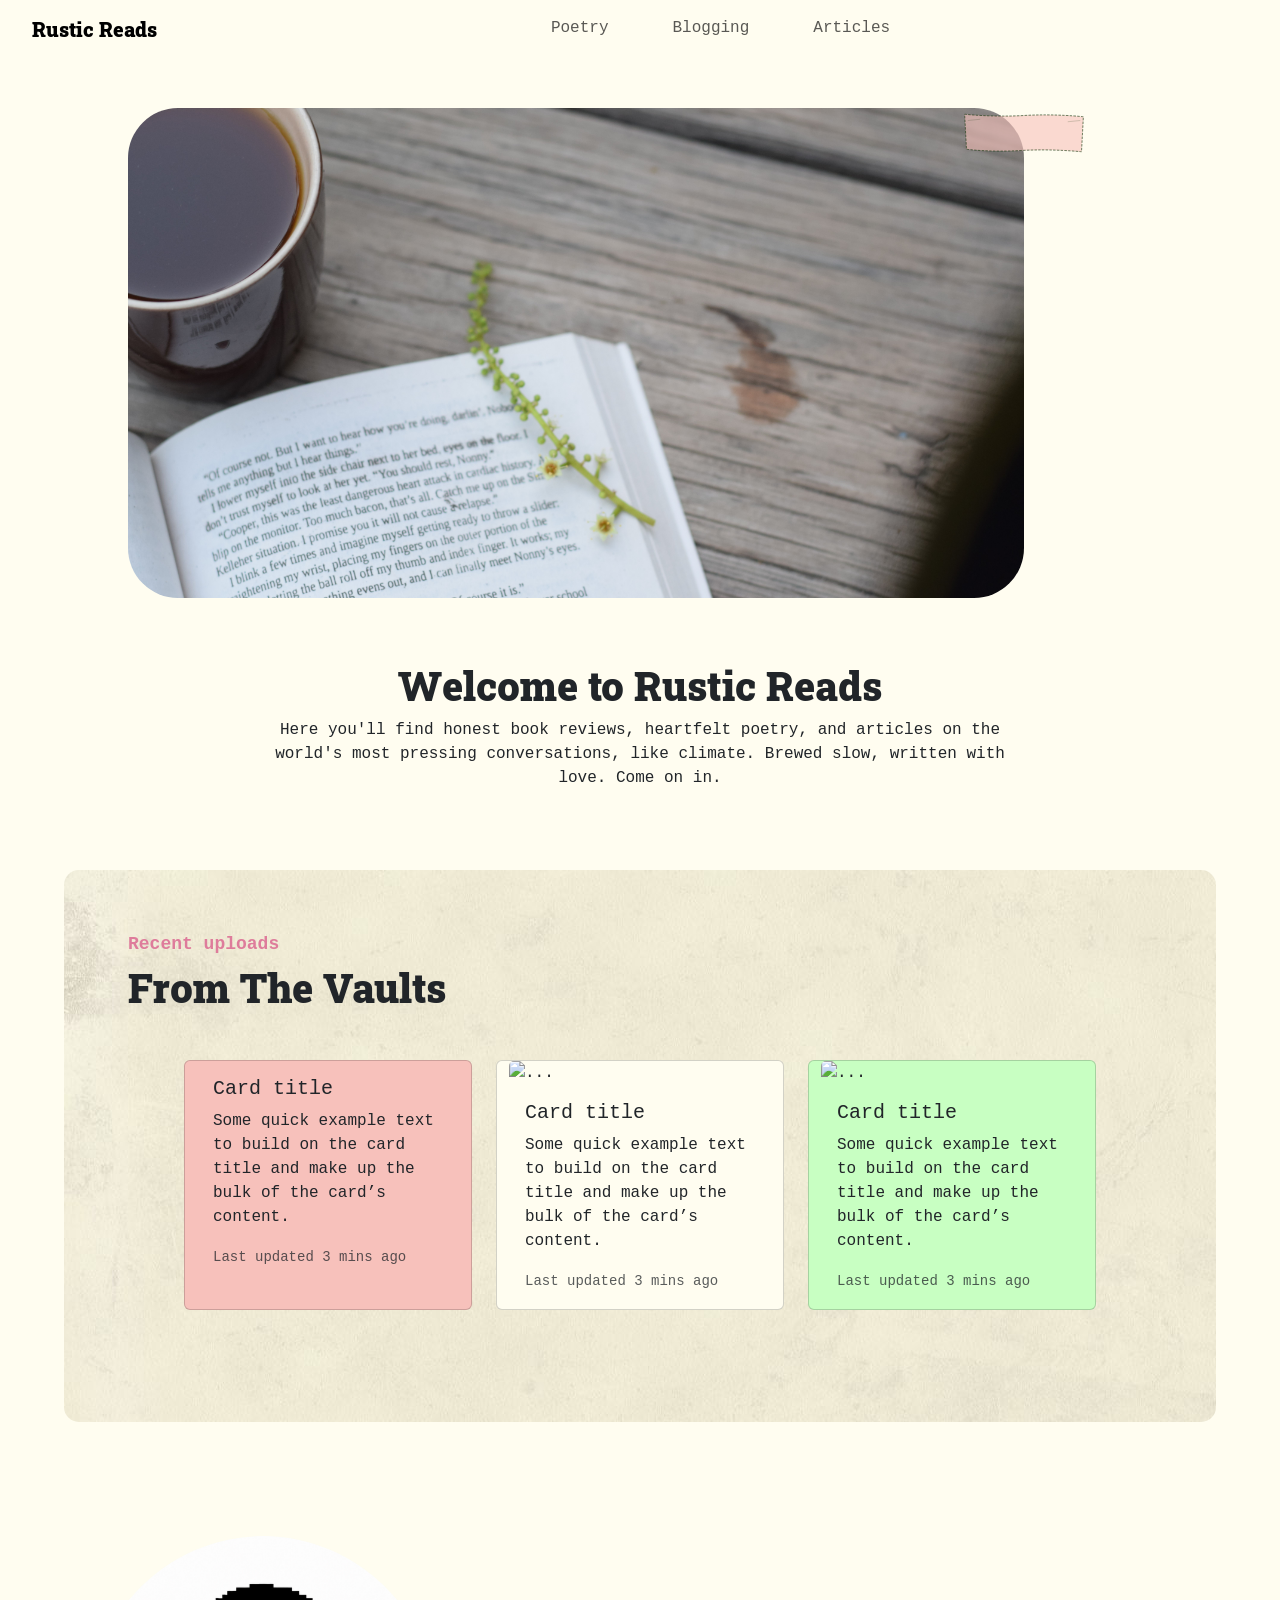
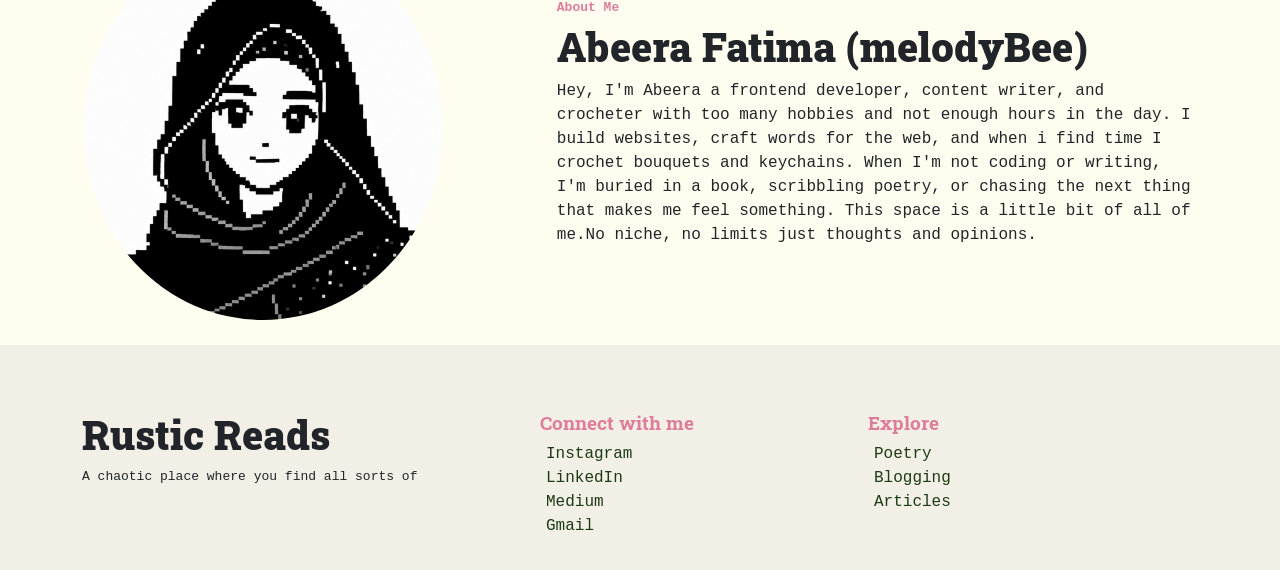
==== index.html @ 205f1448 "adding responsiveness to cards and img" ====
<!doctype html>
<html lang="en">
    <head>
        <meta charset="utf-8" />
        <meta name="viewport" content="width=device-width, initial-scale=1" />
        <title>Rustic Reads</title>
        <link href="https://unpkg.com/boxicons@2.1.4/css/boxicons.min.css" rel="stylesheet" />
        <link rel="preconnect" href="https://fonts.googleapis.com" />
        <link rel="preconnect" href="https://fonts.gstatic.com" crossorigin />
        <link
            href="https://fonts.googleapis.com/css2?family=Grey+Qo&family=Roboto+Slab:wght@200&display=swap"
            rel="stylesheet"
        />
        <link href="https://unpkg.com/aos@2.3.1/dist/aos.css" rel="stylesheet" />
        <link
            href="https://cdn.jsdelivr.net/npm/bootstrap@5.3.0-alpha2/dist/css/bootstrap.min.css"
            rel="stylesheet"
            integrity="sha384-aFq/bzH65dt+w6FI2ooMVUpc+21e0SRygnTpmBvdBgSdnuTN7QbdgL+OapgHtvPp"
            crossorigin="anonymous"
        />
        <link rel="stylesheet" href="style.css" />
        <link rel="shortcut icon" href="./assets/icon.png" type="image/x-icon" />
    </head>
    <body>
        <!-- navbar -->
        <nav class="navbar navbar-expand-lg navbar sticky-top" data-bs-theme="light">
            <div class="container-fluid navbar-name">
                <a class="navbar-brand" style="font-weight: 900" href="./index.html"
                    >Rustic Reads</a
                >
                <button
                    class="navbar-toggler"
                    type="button"
                    data-bs-toggle="collapse"
                    data-bs-target="#navbarNav"
                    aria-controls="navbarNav"
                    aria-expanded="false"
                    aria-label="Toggle navigation"
                >
                    <span class="navbar-toggler-icon"></span>
                </button>
                <div
                    class="collapse navbar-collapse justify-content-center nav-underline"
                    id="navbarNav"
                >
                    <ul class="navbar-nav">
                        <li class="nav-item">
                            <a class="nav-link" href="./Poetry.html">Poetry</a>
                        </li>
                        <li class="nav-item mx-5">
                            <a class="nav-link" href="./blog.html">Blogging</a>
                        </li>
                        <li class="nav-item">
                            <a class="nav-link" href="./articles.html">Articles</a>
                        </li>
                    </ul>
                </div>
            </div>
        </nav>

        <!-- Banner -->
        <div class="banner" data-aos="fade-up">
            <img
                class="justify-content-center"
                src="./assets/DSC_4574.JPG"
                alt="Welcome to RusticReads"
            />
            <svg
                width="250"
                height="50"
                viewBox="0 0 200 80"
                fill="none"
                xmlns="http://www.w3.org/2000/svg"
            >
                <path
                    d="M5 10C5 10 50 15 100 12C150 9 195 14 195 14L192 70C192 70 145 65 95 68C45 71 8 66 8 66L5 10Z"
                    fill="#F7C1BB"
                    fill-opacity="0.6"
                    stroke="#1C3A13"
                    stroke-width="1"
                    stroke-dasharray="4 2"
                />
                <path
                    d="M10 20L30 18M170 22L190 20"
                    stroke="#1C3A13"
                    stroke-width="1"
                    opacity="0.3"
                />
            </svg>
        </div>
        <div class="text-banner" data-aos="fade-up">
            <div class="text-banner-inside">
                <h1>Welcome to Rustic Reads</h1>
                <p>
                    Here you'll find honest book reviews, heartfelt poetry, and articles on the
                    world's most pressing conversations, like climate. Brewed slow, written with
                    love. Come on in.
                </p>
            </div>
        </div>
        <div class="card-section">
            <div class="card-box">
                <h3>Recent uploads</h3>
                <h1>From The Vaults</h1>
                <div class="card-container container">
                    <div class="cards my-5 row">
                        <div class="card poetryCard col-12 col-md-4" style="width: 18rem">
                            <div class="card-body">
                                <h5 class="card-title">Card title</h5>
                                <p class="card-text">
                                    Some quick example text to build on the card title and make up
                                    the bulk of the card’s content.
                                </p>
                                <p class="card-text">
                                    <small class="text-body-secondary"
                                        >Last updated 3 mins ago</small
                                    >
                                </p>
                            </div>
                        </div>
                        <div
                            class="card articleCard mx-4 mx-md-4 col-12 col-md-4"
                            style="width: 18rem"
                        >
                            <img src="..." class="card-img-top" alt="..." />
                            <div class="card-body">
                                <h5 class="card-title">Card title</h5>
                                <p class="card-text">
                                    Some quick example text to build on the card title and make up
                                    the bulk of the card’s content.
                                </p>
                                <p class="card-text">
                                    <small class="text-body-secondary"
                                        >Last updated 3 mins ago</small
                                    >
                                </p>
                            </div>
                        </div>
                        <div class="card blogCard col-12 col-md-4" style="width: 18rem">
                            <img src="..." class="card-img-top" alt="..." />
                            <div class="card-body">
                                <h5 class="card-title">Card title</h5>
                                <p class="card-text">
                                    Some quick example text to build on the card title and make up
                                    the bulk of the card’s content.
                                </p>
                                <p class="card-text">
                                    <small class="text-body-secondary"
                                        >Last updated 3 mins ago</small
                                    >
                                </p>
                            </div>
                        </div>
                    </div>
                </div>
            </div>
        </div>
        <div class="about-me-section container">
            <div class="abtsectou row">
                <div class="abtmeimg col-12 col-md-6" data-aos="fade-right">
                    <img src="./assets/aboutme.png" alt="" class="img-base" />
                </div>

                <div class="text-aboutme col-12 col-md-6" data-aos="fade-left">
                    <h3>About Me</h3>
                    <h1>Abeera Fatima (melodyBee)</h1>
                    <p>
                        Hey, I'm Abeera a frontend developer, content writer, and crocheter with too
                        many hobbies and not enough hours in the day. I build websites, craft words
                        for the web, and when i find time I crochet bouquets and keychains. When I'm
                        not coding or writing, I'm buried in a book, scribbling poetry, or chasing
                        the next thing that makes me feel something. This space is a little bit of
                        all of me.No niche, no limits just thoughts and opinions.
                    </p>
                </div>
            </div>
        </div>
        <!-- footer -->
        <footer>
            <div class="container py-3">
                <div class="row">
                    <div class="Info-abt-web col-12 col-md-4">
                        <h1>Rustic Reads</h1>
                        <p>A chaotic place where you find all sorts of</p>
                    </div>
                    <div class="socials col-6 col-md-4">
                        <h2>Connect with me</h2>
                        <ul>
                            <li>
                                <a href="">Instagram</a>
                            </li>
                            <li>
                                <a href="https://www.linkedin.com/in/abeera-fatima/">LinkedIn</a>
                            </li>
                            <li>
                                <a href="https://medium.com/@melodyBeee">Medium</a>
                            </li>
                            <li>
                                <a href="">Gmail</a>
                            </li>
                        </ul>
                    </div>
                    <div class="explore col-6 col-md-4">
                        <h2>Explore</h2>
                        <ul>
                            <li><a href="./Poetry.html">Poetry</a></li>
                            <li><a href="./blog.html">Blogging</a></li>
                            <li><a href="./articles.html">Articles</a></li>
                        </ul>
                    </div>
                </div>
            </div>
        </footer>
        <script src="https://unpkg.com/aos@2.3.1/dist/aos.js"></script>
        <script>
            AOS.init()
        </script>
        <script src="https://unpkg.com/boxicons@2.1.4/dist/boxicons.js"></script>
        <script
            src="https://cdn.jsdelivr.net/npm/bootstrap@5.3.0-alpha2/dist/js/bootstrap.bundle.min.js"
            integrity="sha384-qKXV1j0HvMUeCBQ+QVp7JcfGl760yU08IQ+GpUo5hlbpg51QRiuqHAJz8+BrxE/N"
            crossorigin="anonymous"
        ></script>
    </body>
</html>
---- style.css ----
:root {
    --headingFont: 'Roboto Slab', serif;
    --bodyFont: 'Courier New', Courier, monospace;
    --rose: #de7c9b;
    --lightpink: #f7c1bb;
    --bgc: #fffdf0;
    --darkgreen: #1c3a13;
    --lightgreen: #c8ffc2;
    --grey: #f2f0e6;
}
body {
    background-color: #fffdf0;
    font-family: var(--bodyFont);
    margin: 0%;
    padding: 0%;
}
nav {
    background-color: var(--bgc);
}
.navbar-brand {
    font-family: var(--headingFont);
    font-weight: 900;
}
.nav-item {
    font-family: var(--bodyFont);
}
.card-section-bg-set {
    background-image: url(./assets/3.jpg);
    background-size: cover;
    height: 500px;
}
.card-sect {
    display: flex;
    justify-content: center;
}
.row {
    margin-top: 50px;
}
.copyright {
    display: flex;
    justify-content: center;
}
.navbar-name {
    margin-left: 20px;
}
.banner {
    width: 100%;
    display: flex;
    justify-content: center;
    margin-top: 50px;
}
.banner img {
    width: 70vw;
    border-radius: 50px;
}
.banner svg {
    margin-left: -10vw;
    width: 20vw;
}
.text-banner h1 {
    margin-top: 5vw;
    font-family: var(--headingFont);
    font-weight: 900;
    text-align: center;
}
.text-banner {
    display: flex;
    justify-content: center;
}
.text-banner p {
    width: 60vw;
    text-align: center;
    font-family: 'Courier New', Courier, monospace;
}
.card-box {
    margin: 5vw;
    background-image: url(./assets/card.jpg);
    padding: 5vw;
    border-radius: 15px;
}
.card-box h3 {
    color: var(--rose);
    font-size: large;
    font-weight: 800;
}
.card-box h3:hover {
    text-decoration: underline;
    text-decoration-thickness: 2px;
}
.card-box h1 {
    font-family: var(--headingFont);
    font-weight: 900;
}
.cards {
    display: flex;
    justify-content: center;
}
.poetryCard {
    background-color: var(--lightpink);
}
.articleCard {
    background-color: var(--bgc);
}
.blogCard {
    background-color: var(--lightgreen);
}

.about-me-section {
    display: flex;
    justify-content: center;
}

.abtmeimg {
    position: relative;
    width: 30vw;
    height: 30vw; /* or whatever height you want */
    border-radius: 50%;
    display: flex;
    justify-content: center;
}

.abtmeimg img {
    width: 100%;
    height: 100%;
    object-fit: cover;
    border-radius: 50%;
    justify-content: center;
}
.text-aboutme {
    margin-top: 5vw;
    margin-left: 7vw;
}
.text-aboutme h3 {
    color: var(--rose);
    font-size: large;
    font-weight: 800;
}
.text-aboutme p {
    width: 50vw;
}
.text-aboutme h3:hover {
    text-decoration: underline;
    text-decoration-thickness: 2px;
}
.text-aboutme h1 {
    font-family: var(--headingFont);
    font-weight: 900;
}
footer {
    background-color: var(--grey);
    margin-top: 2vw;
}
footer h1 {
    font-family: var(--headingFont);
    font-weight: 900;
}
footer h2 {
    font-family: var(--headingFont);
    font-weight: bolder;
    font-size: larger;
    margin-left: 2vw;
    color: var(--rose);
}
footer ul {
    list-style-type: none;
}

footer a {
    color: #1c3a13;
    text-decoration: none;
}
footer a:hover {
    color: #de7c9b;
    text-decoration: underline;
    text-decoration-thickness: 2px;
}
.socials {
    padding-left: 5vw;
}
.Info-abt-web p {
    font-size: small;
}
@media screen and (min-width: 481px) {
    .text-aboutme h3 {
        color: var(--rose);
        font-size: small;
        font-weight: 900;
    }
}
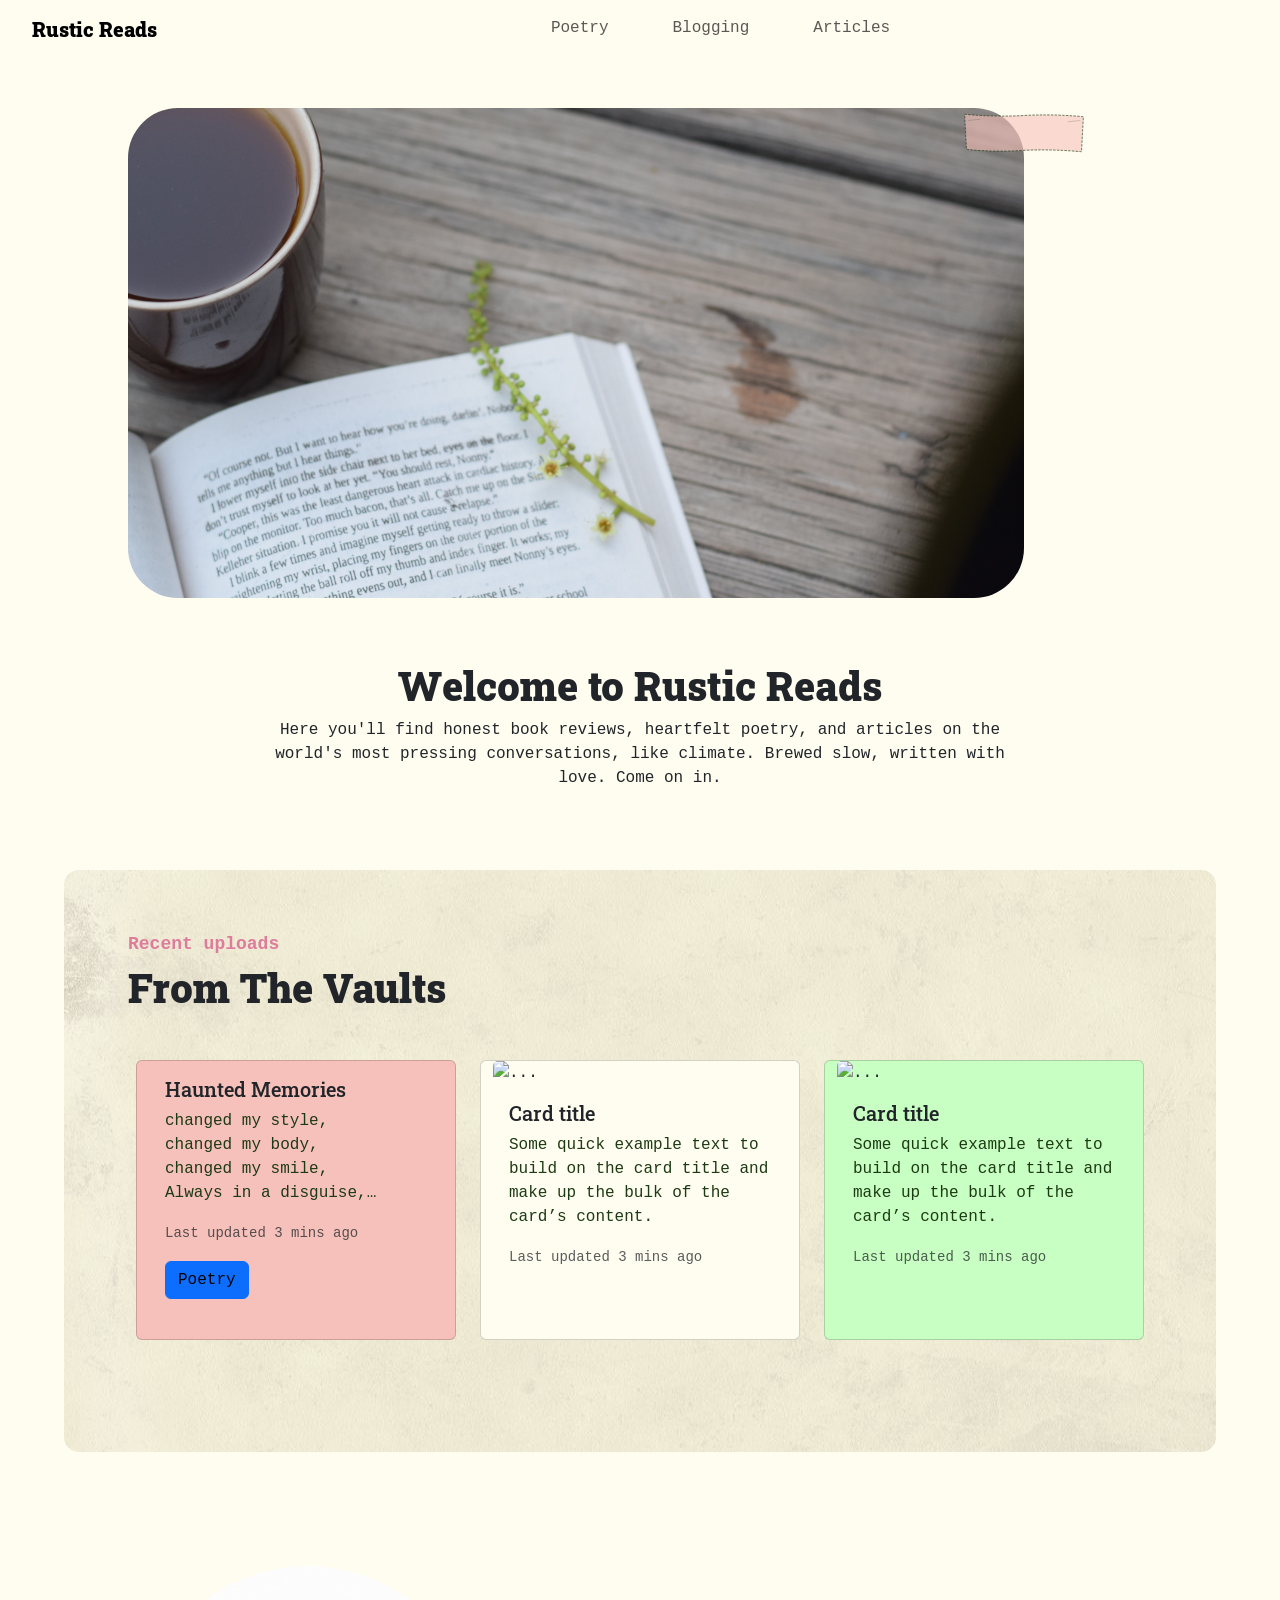
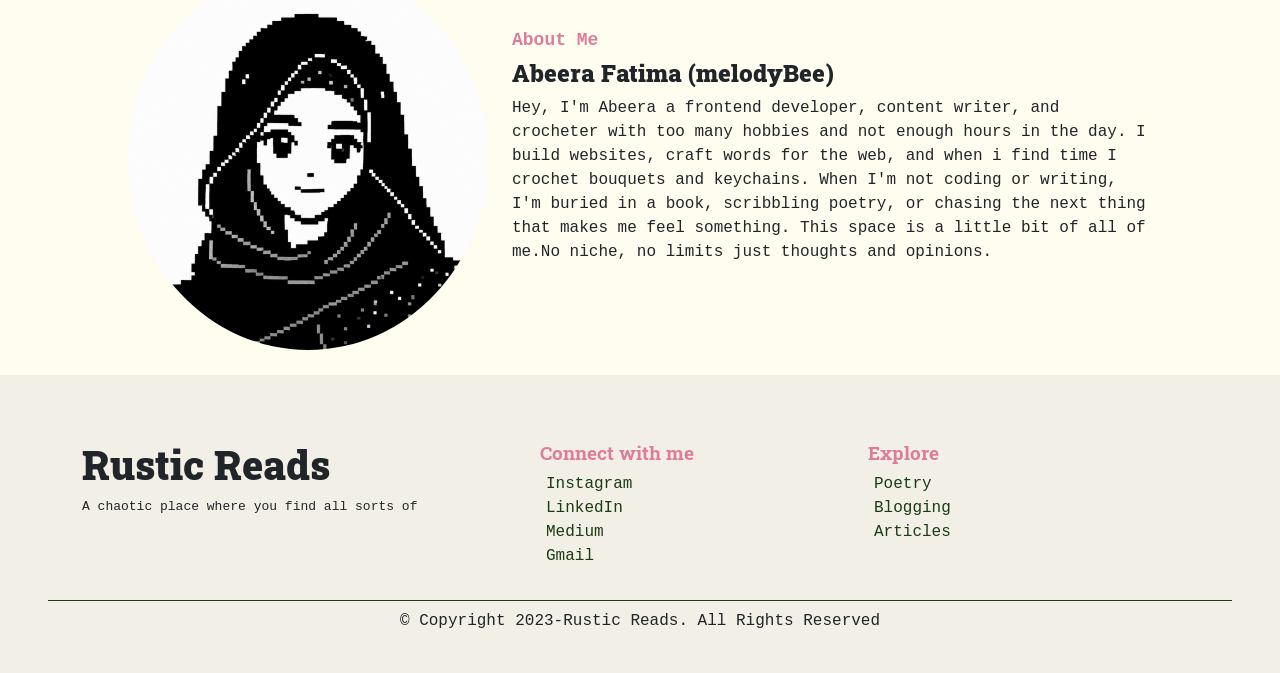
==== commit 37500067: "completed index.html and fixed animation errors" ====
--- a/index.html
+++ b/index.html
@@ -4,11 +4,10 @@
         <meta charset="utf-8" />
         <meta name="viewport" content="width=device-width, initial-scale=1" />
         <title>Rustic Reads</title>
-        <link href="https://unpkg.com/boxicons@2.1.4/css/boxicons.min.css" rel="stylesheet" />
         <link rel="preconnect" href="https://fonts.googleapis.com" />
         <link rel="preconnect" href="https://fonts.gstatic.com" crossorigin />
         <link
-            href="https://fonts.googleapis.com/css2?family=Grey+Qo&family=Roboto+Slab:wght@200&display=swap"
+            href="https://fonts.googleapis.com/css2?family=Roboto+Slab:wght@100..900&display=swap"
             rel="stylesheet"
         />
         <link href="https://unpkg.com/aos@2.3.1/dist/aos.css" rel="stylesheet" />
@@ -98,30 +97,72 @@
                 </p>
             </div>
         </div>
+
         <div class="card-section">
             <div class="card-box">
                 <h3>Recent uploads</h3>
                 <h1>From The Vaults</h1>
                 <div class="card-container container">
                     <div class="cards my-5 row">
-                        <div class="card poetryCard col-12 col-md-4" style="width: 18rem">
+                        <div class="card poetryCard col-12 col-md-4" data-aos="fade-right">
                             <div class="card-body">
-                                <h5 class="card-title">Card title</h5>
-                                <p class="card-text">
-                                    Some quick example text to build on the card title and make up
-                                    the bulk of the card’s content.
+                                <h5 class="card-title">Haunted Memories</h5>
+                                <p class="card-text">
+                                    changed my style,<br />
+                                    changed my body,<br />
+                                    changed my smile,<br />
+                                    Always in a disguise,<br />
+                                    trying to tell you somehow,<br />
+                                    your daughter isn't who she says,<br />
+                                    you should help her out.<br />
+
+                                    She keeps thinking of the memories,<br />
+                                    thinking of what you said,<br />
+                                    the things you might've forgotten ,<br />
+                                    But she never forgave.<br />
+
+                                    I kept it to myself,<br />
+                                    Just the way you said,<br />
+                                    so they will never get to ask,<br />
+                                    Do you think her mother's the same way?<br />
+
+                                    So I bury it down,<br />
+                                    and deny it to myself,<br />
+                                    for someday I'll wake up,<br />
+                                    and find out this was all just fake,<br />
+
+                                    But this is so real,<br />
+                                    I am not paralysed anymore,<br />
+                                    I see it clear as daylight,<br />
+                                    They all are coming back to me,<br />
+
+                                    The scream and sounds,<br />
+                                    for the person in my room,<br />
+                                    sitting in the corner,<br />
+                                    hand at her chest,<br />
+                                    She just tried to breath.<br />
+
+                                    I was just 13,<br />
+                                    I never took a breath for myself since,<br />
+                                    I was just a kid,<br />
+                                    why didn't you ask me yourself?<br />
+
+                                    For all the why's and how's<br />
+                                    you should've asked me somehow,<br />
+                                    I wish to have those eid,<br />
+                                    those birthday's like before,<br />
+                                    when i felt complete,<br />
+                                    with the people i loved the most.<br />
                                 </p>
                                 <p class="card-text">
                                     <small class="text-body-secondary"
                                         >Last updated 3 mins ago</small
                                     >
                                 </p>
+                                <a href="#" class="btn btn-primary">Poetry</a>
                             </div>
                         </div>
-                        <div
-                            class="card articleCard mx-4 mx-md-4 col-12 col-md-4"
-                            style="width: 18rem"
-                        >
+                        <div class="card articleCard mx-4 mx-md-4 col-12 col-md-4">
                             <img src="..." class="card-img-top" alt="..." />
                             <div class="card-body">
                                 <h5 class="card-title">Card title</h5>
@@ -136,7 +177,7 @@
                                 </p>
                             </div>
                         </div>
-                        <div class="card blogCard col-12 col-md-4" style="width: 18rem">
+                        <div class="card blogCard col-12 col-md-4" data-aos="fade-left">
                             <img src="..." class="card-img-top" alt="..." />
                             <div class="card-body">
                                 <h5 class="card-title">Card title</h5>
@@ -156,8 +197,8 @@
             </div>
         </div>
         <div class="about-me-section container">
-            <div class="abtsectou row">
-                <div class="abtmeimg col-12 col-md-6" data-aos="fade-right">
+            <div class="abtsectou row" data-aos="fade-right">
+                <div class="abtmeimg col-12 col-md-6">
                     <img src="./assets/aboutme.png" alt="" class="img-base" />
                 </div>
 
@@ -210,12 +251,25 @@
                     </div>
                 </div>
             </div>
+            <div class="divider mx-5"></div>
+            <div class="copywrite pt-2">
+                <p class="pb-4">&copy; Copyright 2023-Rustic Reads. All Rights Reserved</p>
+            </div>
         </footer>
+
         <script src="https://unpkg.com/aos@2.3.1/dist/aos.js"></script>
+
         <script>
-            AOS.init()
+            document.addEventListener('DOMContentLoaded', function () {
+                AOS.init({
+                    duration: 800,
+                    once: false,
+                    offset: 300,
+                    startEvent: 'scroll',
+                })
+            })
         </script>
-        <script src="https://unpkg.com/boxicons@2.1.4/dist/boxicons.js"></script>
+
         <script
             src="https://cdn.jsdelivr.net/npm/bootstrap@5.3.0-alpha2/dist/js/bootstrap.bundle.min.js"
             integrity="sha384-qKXV1j0HvMUeCBQ+QVp7JcfGl760yU08IQ+GpUo5hlbpg51QRiuqHAJz8+BrxE/N"
--- a/style.css
+++ b/style.css
@@ -1,5 +1,6 @@
 :root {
     --headingFont: 'Roboto Slab', serif;
+
     --bodyFont: 'Courier New', Courier, monospace;
     --rose: #de7c9b;
     --lightpink: #f7c1bb;
@@ -14,6 +15,7 @@
     margin: 0%;
     padding: 0%;
 }
+
 nav {
     background-color: var(--bgc);
 }
@@ -67,6 +69,7 @@
     display: flex;
     justify-content: center;
 }
+
 .text-banner p {
     width: 60vw;
     text-align: center;
@@ -95,6 +98,9 @@
     display: flex;
     justify-content: center;
 }
+.card-title {
+    font-family: var(--headingFont);
+}
 .poetryCard {
     background-color: var(--lightpink);
 }
@@ -104,7 +110,13 @@
 .blogCard {
     background-color: var(--lightgreen);
 }
-
+.poetryCard,
+.articleCard,
+.blogCard {
+    width: 100%; /* let the col control width */
+    max-width: 320px; /* your desired max size */
+    min-height: 280px; /* your desired height */
+}
 .about-me-section {
     display: flex;
     justify-content: center;
@@ -128,11 +140,10 @@
 }
 .text-aboutme {
     margin-top: 5vw;
-    margin-left: 7vw;
 }
 .text-aboutme h3 {
     color: var(--rose);
-    font-size: large;
+    font-size: x-large;
     font-weight: 800;
 }
 .text-aboutme p {
@@ -180,10 +191,36 @@
 .Info-abt-web p {
     font-size: small;
 }
+.divider {
+    background-color: var(--darkgreen);
+    height: 1px;
+}
 @media screen and (min-width: 481px) {
     .text-aboutme h3 {
         color: var(--rose);
-        font-size: small;
+        font-size: large;
         font-weight: 900;
     }
-}
+    .text-aboutme h1 {
+        font-size: x-large;
+        font-weight: 900;
+    }
+}
+.copywrite {
+    display: flex;
+    justify-content: center;
+}
+.copywrite p {
+    align-items: center;
+}
+.card-text {
+    color: var(--darkgreen);
+    display: -webkit-box;
+    -webkit-box-orient: vertical;
+    -webkit-line-clamp: 4; /* Change this number to your desired line limit */
+    overflow: hidden;
+}
+.card a {
+    text-decoration: none;
+    color: black;
+}
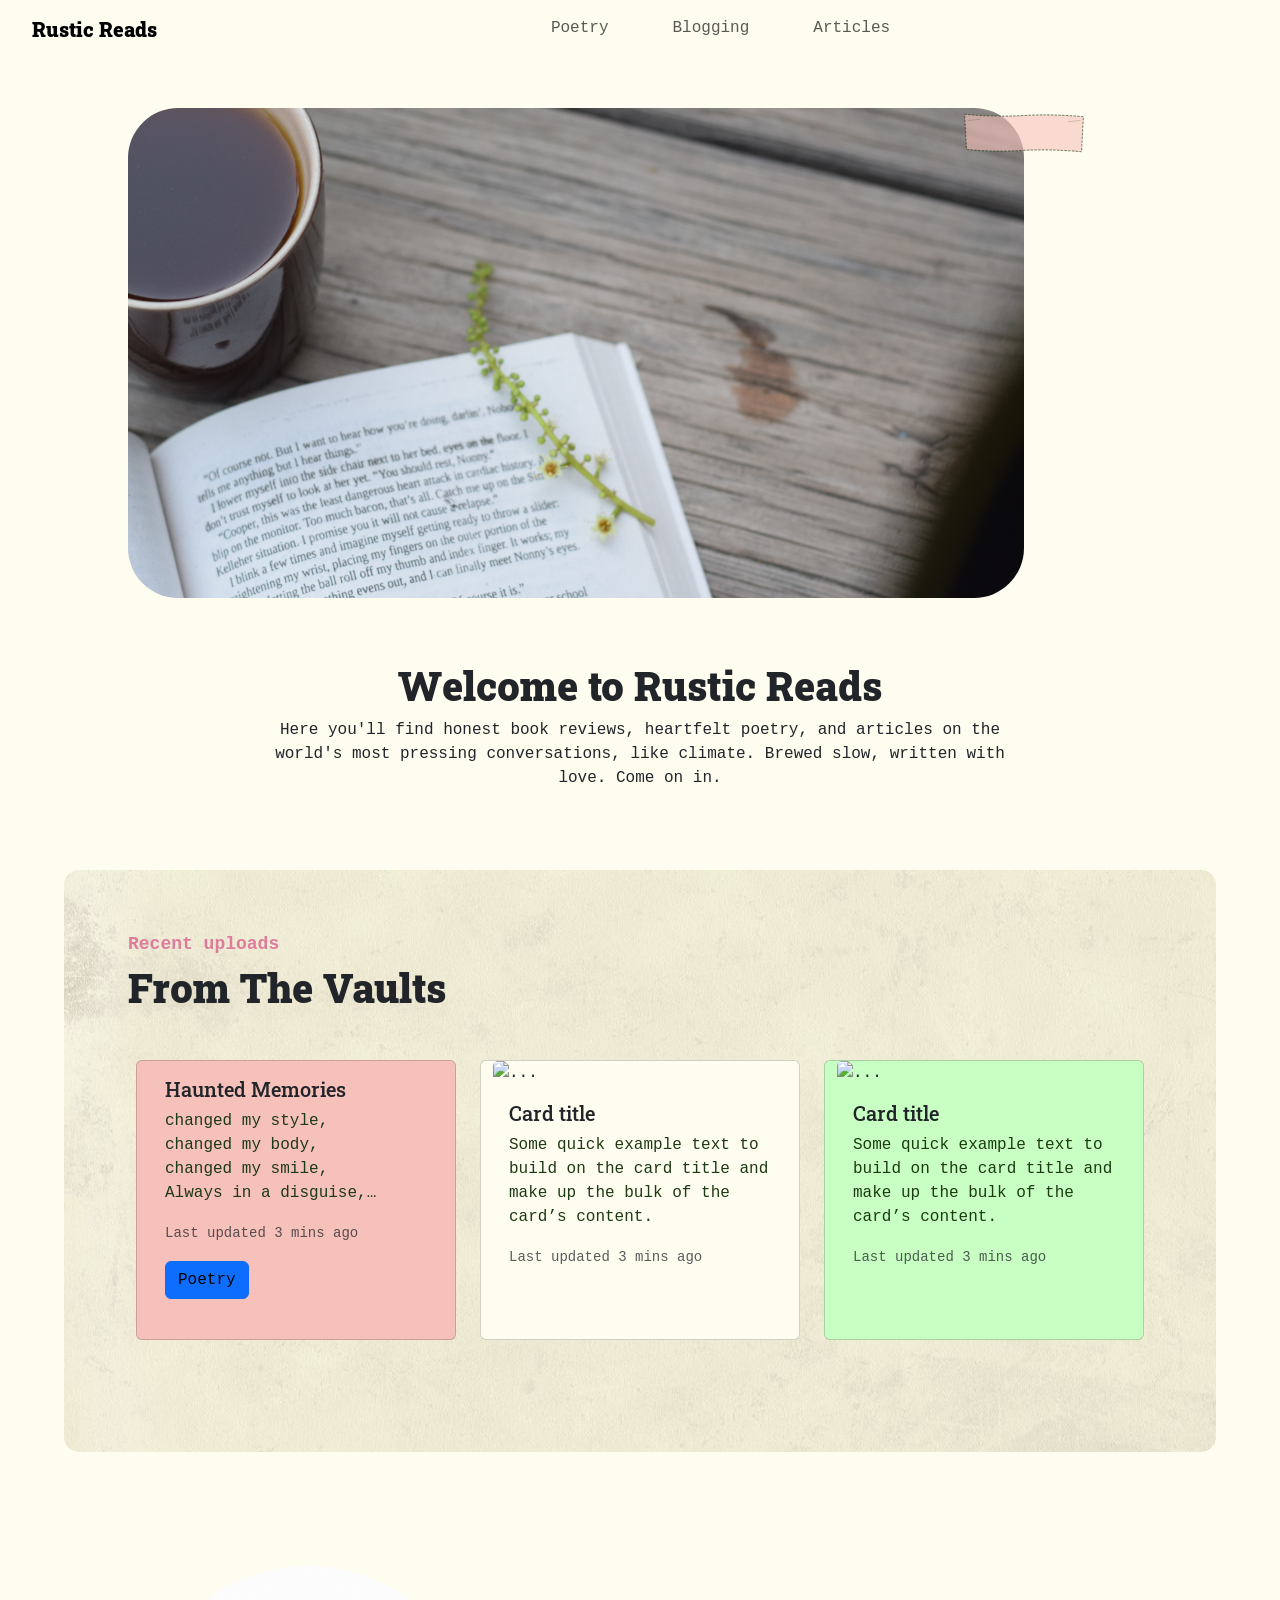
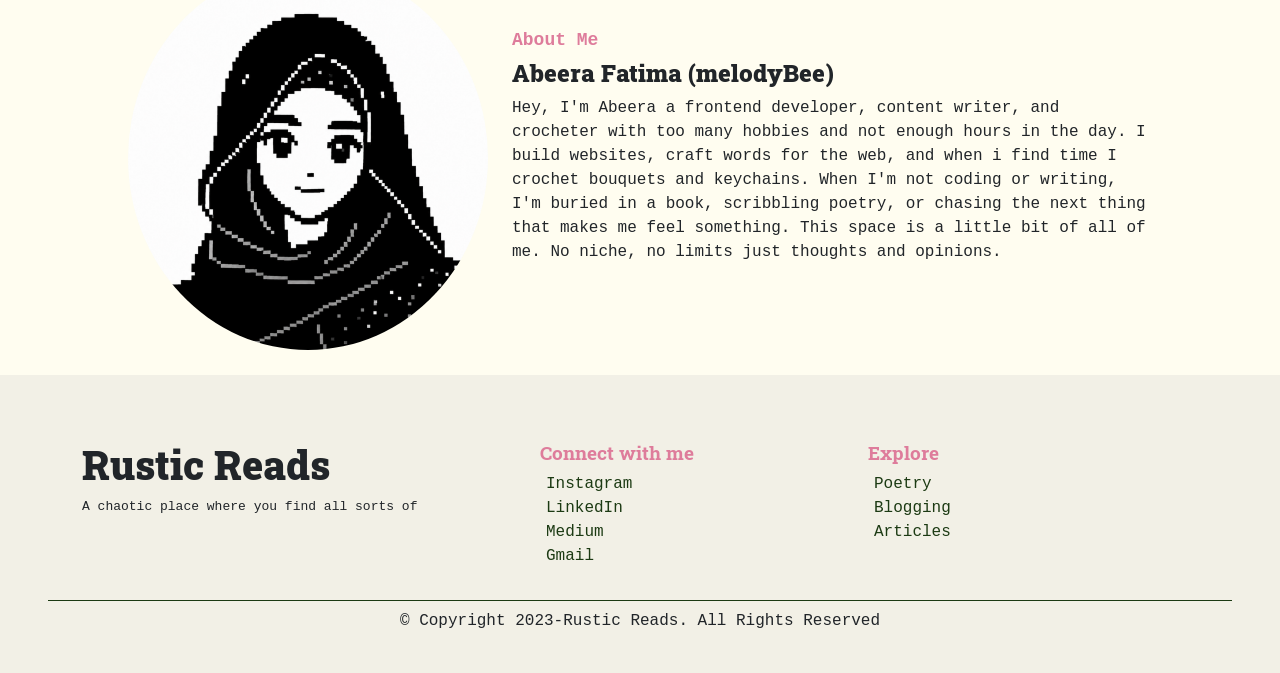
==== commit 3bcc98ac: "adding modal in poetry" ====
--- a/index.html
+++ b/index.html
@@ -58,7 +58,7 @@
         </nav>
 
         <!-- Banner -->
-        <div class="banner" data-aos="fade-up">
+        <div class="banner">
             <img
                 class="justify-content-center"
                 src="./assets/DSC_4574.JPG"
@@ -87,7 +87,7 @@
                 />
             </svg>
         </div>
-        <div class="text-banner" data-aos="fade-up">
+        <div class="text-banner">
             <div class="text-banner-inside">
                 <h1>Welcome to Rustic Reads</h1>
                 <p>
@@ -211,7 +211,7 @@
                         for the web, and when i find time I crochet bouquets and keychains. When I'm
                         not coding or writing, I'm buried in a book, scribbling poetry, or chasing
                         the next thing that makes me feel something. This space is a little bit of
-                        all of me.No niche, no limits just thoughts and opinions.
+                        all of me. No niche, no limits just thoughts and opinions.
                     </p>
                 </div>
             </div>
@@ -275,5 +275,6 @@
             integrity="sha384-qKXV1j0HvMUeCBQ+QVp7JcfGl760yU08IQ+GpUo5hlbpg51QRiuqHAJz8+BrxE/N"
             crossorigin="anonymous"
         ></script>
+        <script src="script.js"></script>
     </body>
 </html>
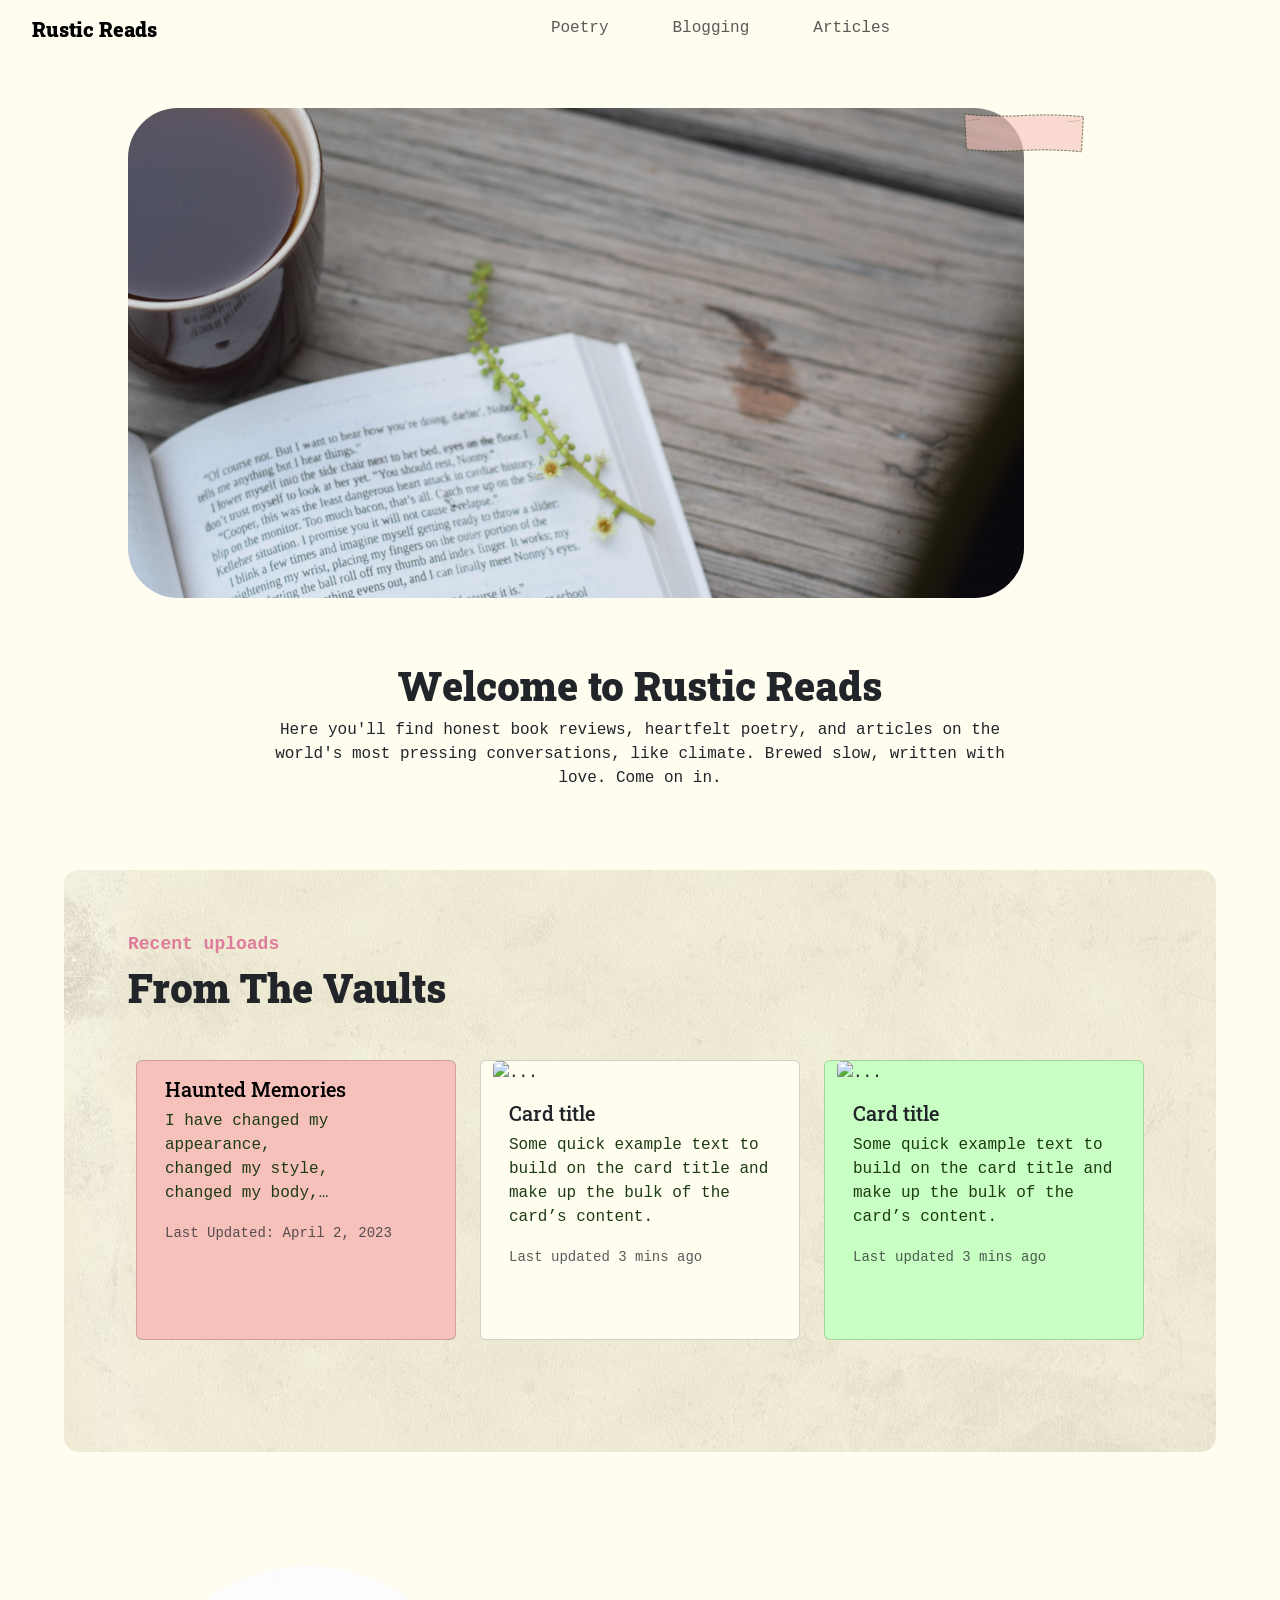
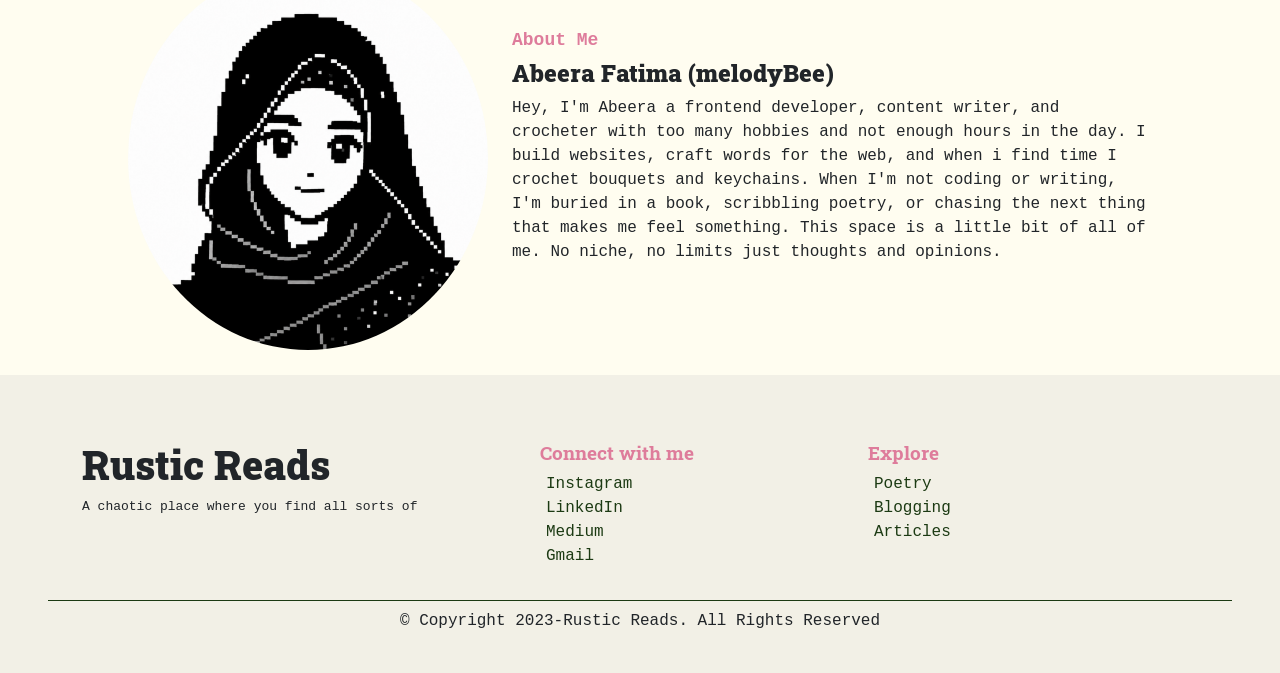
==== commit 94faab5b: "added article" ====
--- a/index.html
+++ b/index.html
@@ -105,62 +105,27 @@
                 <div class="card-container container">
                     <div class="cards my-5 row">
                         <div class="card poetryCard col-12 col-md-4" data-aos="fade-right">
-                            <div class="card-body">
-                                <h5 class="card-title">Haunted Memories</h5>
-                                <p class="card-text">
-                                    changed my style,<br />
-                                    changed my body,<br />
-                                    changed my smile,<br />
-                                    Always in a disguise,<br />
-                                    trying to tell you somehow,<br />
-                                    your daughter isn't who she says,<br />
-                                    you should help her out.<br />
-
-                                    She keeps thinking of the memories,<br />
-                                    thinking of what you said,<br />
-                                    the things you might've forgotten ,<br />
-                                    But she never forgave.<br />
-
-                                    I kept it to myself,<br />
-                                    Just the way you said,<br />
-                                    so they will never get to ask,<br />
-                                    Do you think her mother's the same way?<br />
-
-                                    So I bury it down,<br />
-                                    and deny it to myself,<br />
-                                    for someday I'll wake up,<br />
-                                    and find out this was all just fake,<br />
-
-                                    But this is so real,<br />
-                                    I am not paralysed anymore,<br />
-                                    I see it clear as daylight,<br />
-                                    They all are coming back to me,<br />
-
-                                    The scream and sounds,<br />
-                                    for the person in my room,<br />
-                                    sitting in the corner,<br />
-                                    hand at her chest,<br />
-                                    She just tried to breath.<br />
-
-                                    I was just 13,<br />
-                                    I never took a breath for myself since,<br />
-                                    I was just a kid,<br />
-                                    why didn't you ask me yourself?<br />
-
-                                    For all the why's and how's<br />
-                                    you should've asked me somehow,<br />
-                                    I wish to have those eid,<br />
-                                    those birthday's like before,<br />
-                                    when i felt complete,<br />
-                                    with the people i loved the most.<br />
-                                </p>
-                                <p class="card-text">
-                                    <small class="text-body-secondary"
-                                        >Last updated 3 mins ago</small
-                                    >
-                                </p>
-                                <a href="#" class="btn btn-primary">Poetry</a>
-                            </div>
+                            <a href="Poetry.html"
+                                ><div class="card-body">
+                                    <h5 class="card-title">Haunted Memories</h5>
+                                    <p class="card-text">
+                                        I have changed my appearance,<br />
+                                        changed my style,<br />
+                                        changed my body,<br />
+                                        changed my smile,<br />
+                                        Always in a disguise,<br />
+                                        trying to tell you somehow,<br />
+                                        your daughter isn't who she says,<br />
+                                        you should help her out. <br />
+                                        She keeps thinking of the memories,<br />
+                                    </p>
+                                    <p class="card-text">
+                                        <small class="text-body-secondary"
+                                            >Last Updated: April 2, 2023</small
+                                        >
+                                    </p>
+                                </div></a
+                            >
                         </div>
                         <div class="card articleCard mx-4 mx-md-4 col-12 col-md-4">
                             <img src="..." class="card-img-top" alt="..." />
--- a/style.css
+++ b/style.css
@@ -224,3 +224,66 @@
     text-decoration: none;
     color: black;
 }
+/* poetry css */
+.modal-title {
+    font-family: var(--headingFont);
+}
+.modal-header {
+    background-color: var(--lightpink);
+}
+.modal-body {
+    background-color: var(--bgc);
+    font-size: small;
+}
+.cardContainer {
+    display: flex;
+    justify-content: center;
+}
+.cardContainer .card {
+    max-width: 760px;
+}
+.cardContainer img {
+    margin-top: -2vw;
+}
+
+.card-body-content {
+    margin-top: -4vw;
+    margin-left: 1vw;
+}
+.modal-sizing {
+    max-width: 860px;
+}
+.cute {
+    color: var(--rose);
+    font-size: x-large;
+}
+.cute-wrapper {
+    position: relative;
+    /* keeps dots away from cards by limiting their zone */
+    padding: 0 80px; /* push cards inward, dots live in the padding space */
+}
+
+.cute-dot {
+    position: absolute;
+    font-size: 1.2rem;
+    color: var(--rose);
+    font-size: x-large; /* match your rustic palette */
+    pointer-events: none; /* so they don't interfere with clicks */
+    user-select: none;
+}
+
+/* on small screens, hide or shrink them so they don't crowd */
+@media (max-width: 768px) {
+    .cute-dot {
+        font-size: 0.8rem;
+    }
+    .cute-wrapper {
+        padding: 0 40px;
+    }
+}
+
+@media (max-width: 480px) {
+    .cute-dot {
+        display: none;
+    }
+}
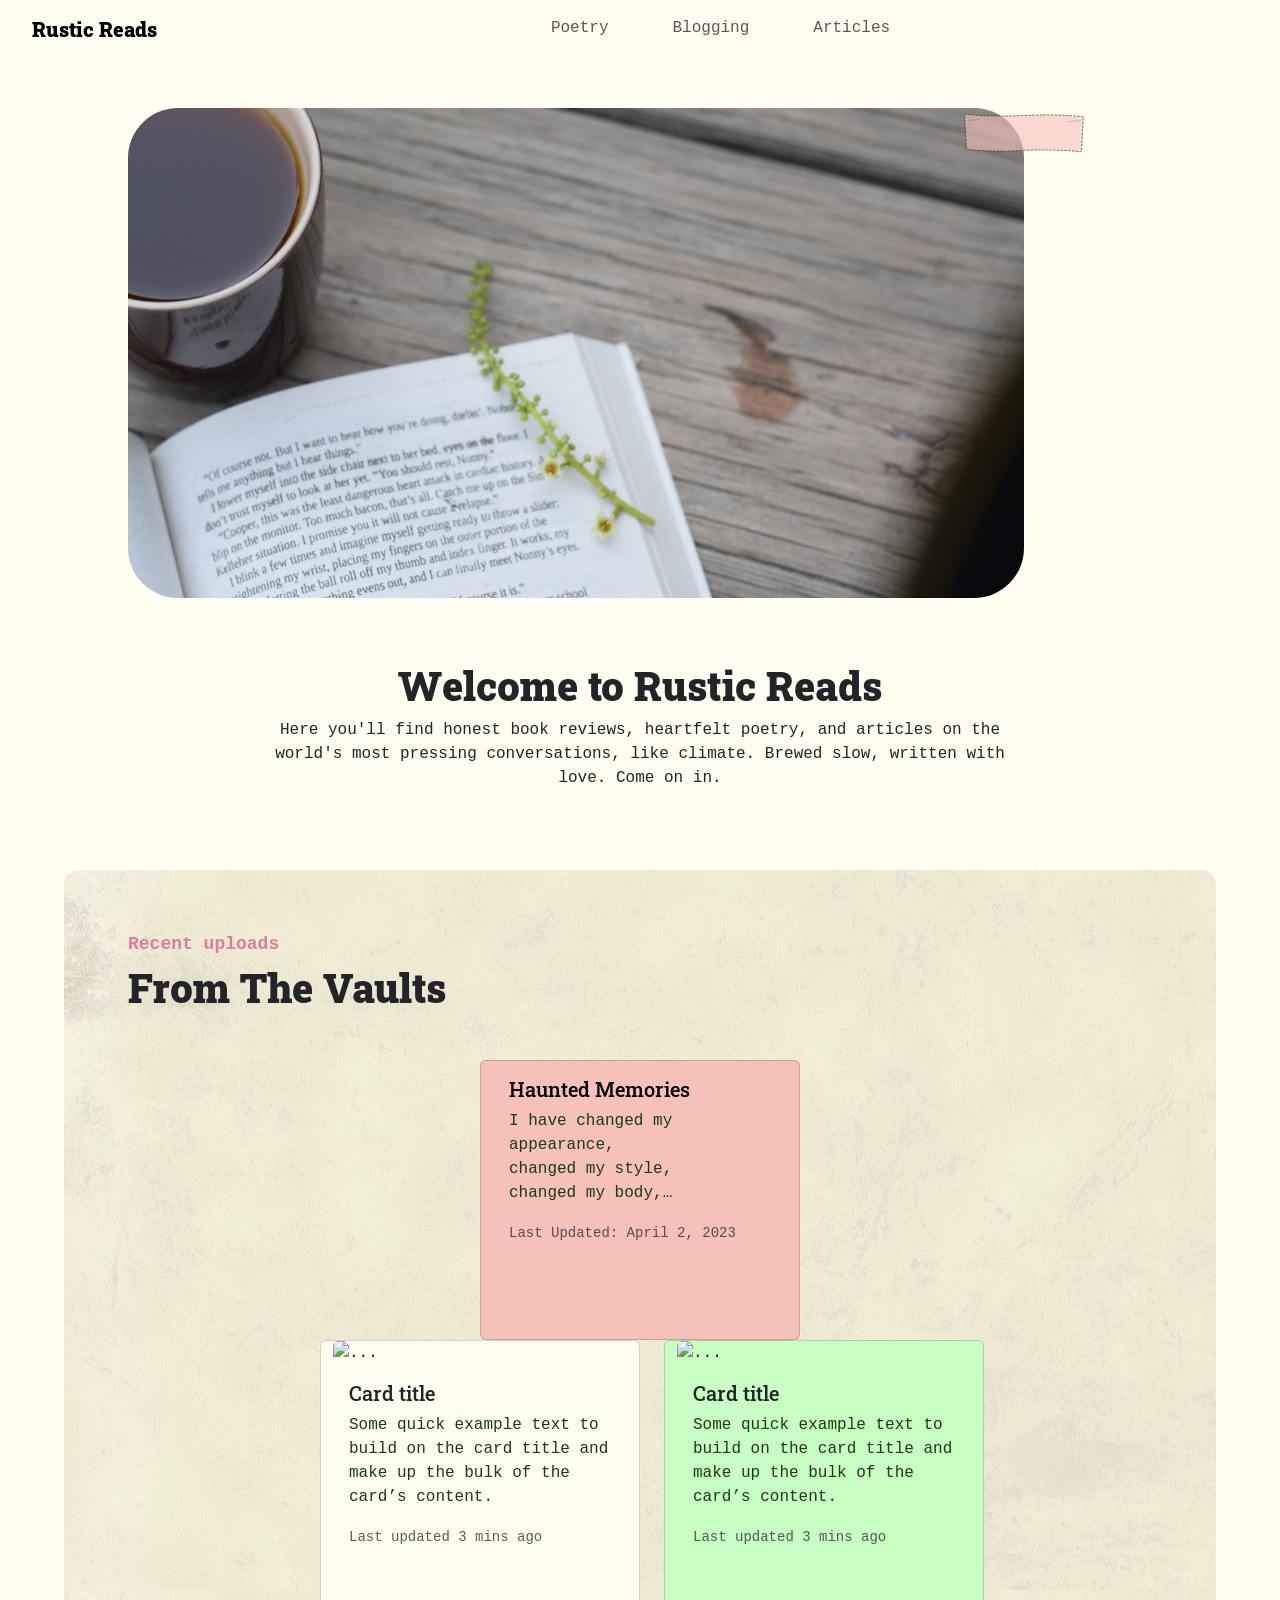
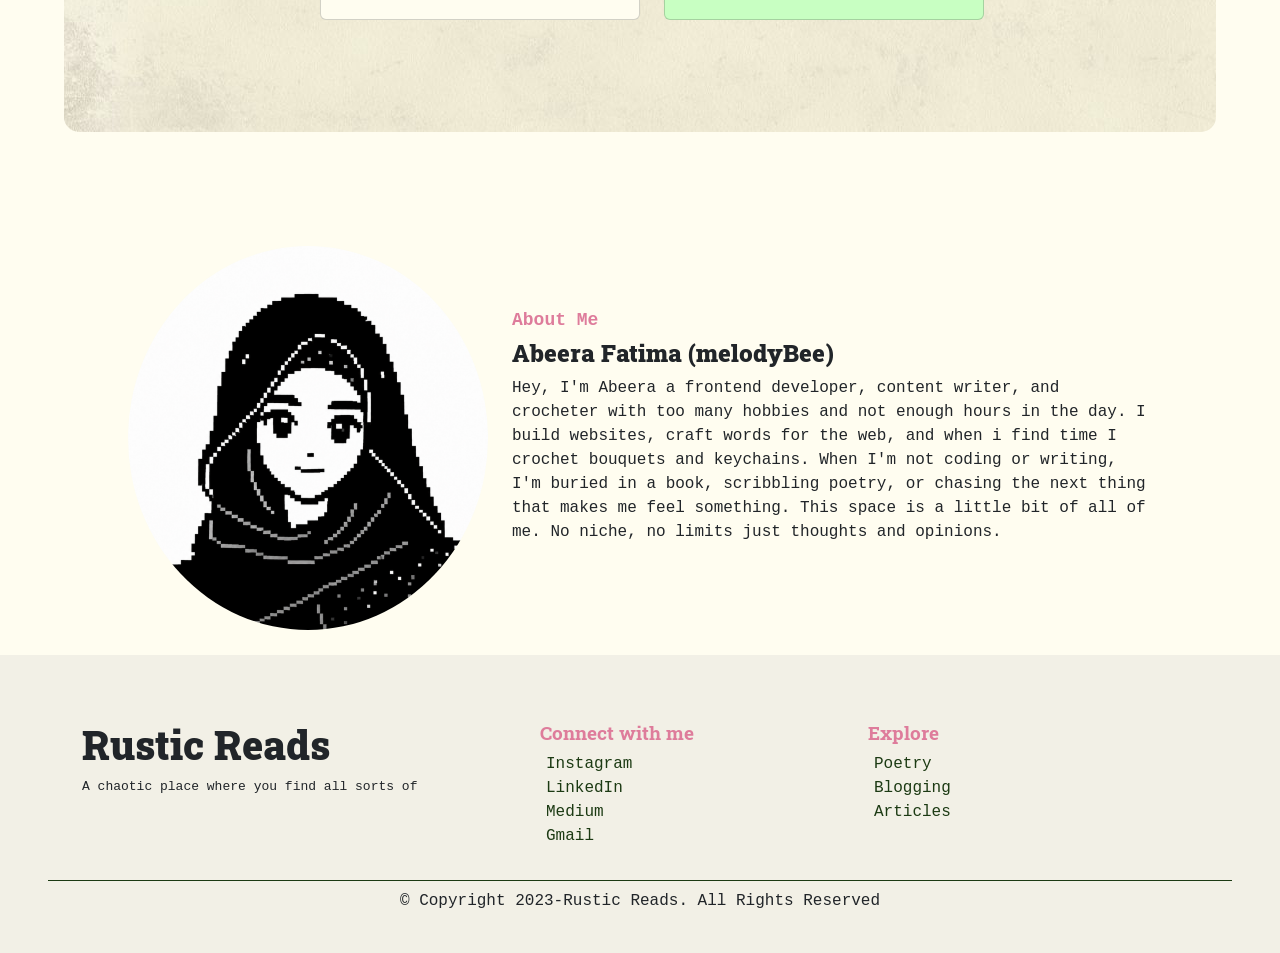
==== commit 6464398e: "made new folder for pages and modified paths" ====
--- a/index.html
+++ b/index.html
@@ -44,13 +44,13 @@
                 >
                     <ul class="navbar-nav">
                         <li class="nav-item">
-                            <a class="nav-link" href="./Poetry.html">Poetry</a>
+                            <a class="nav-link" href="./pages/poetry.html">Poetry</a>
                         </li>
                         <li class="nav-item mx-5">
-                            <a class="nav-link" href="./blog.html">Blogging</a>
+                            <a class="nav-link" href="./pages/blog.html">Blogging</a>
                         </li>
                         <li class="nav-item">
-                            <a class="nav-link" href="./articles.html">Articles</a>
+                            <a class="nav-link" href="./pages/articles.html">Articles</a>
                         </li>
                     </ul>
                 </div>
@@ -127,6 +127,7 @@
                                 </div></a
                             >
                         </div>
+                        <a href=""></a>
                         <div class="card articleCard mx-4 mx-md-4 col-12 col-md-4">
                             <img src="..." class="card-img-top" alt="..." />
                             <div class="card-body">
@@ -209,9 +210,9 @@
                     <div class="explore col-6 col-md-4">
                         <h2>Explore</h2>
                         <ul>
-                            <li><a href="./Poetry.html">Poetry</a></li>
-                            <li><a href="./blog.html">Blogging</a></li>
-                            <li><a href="./articles.html">Articles</a></li>
+                            <li><a href="./pages/poetry.html">Poetry</a></li>
+                            <li><a href="./pages/blog.html">Blogging</a></li>
+                            <li><a href="./pages/articles.html">Articles</a></li>
                         </ul>
                     </div>
                 </div>
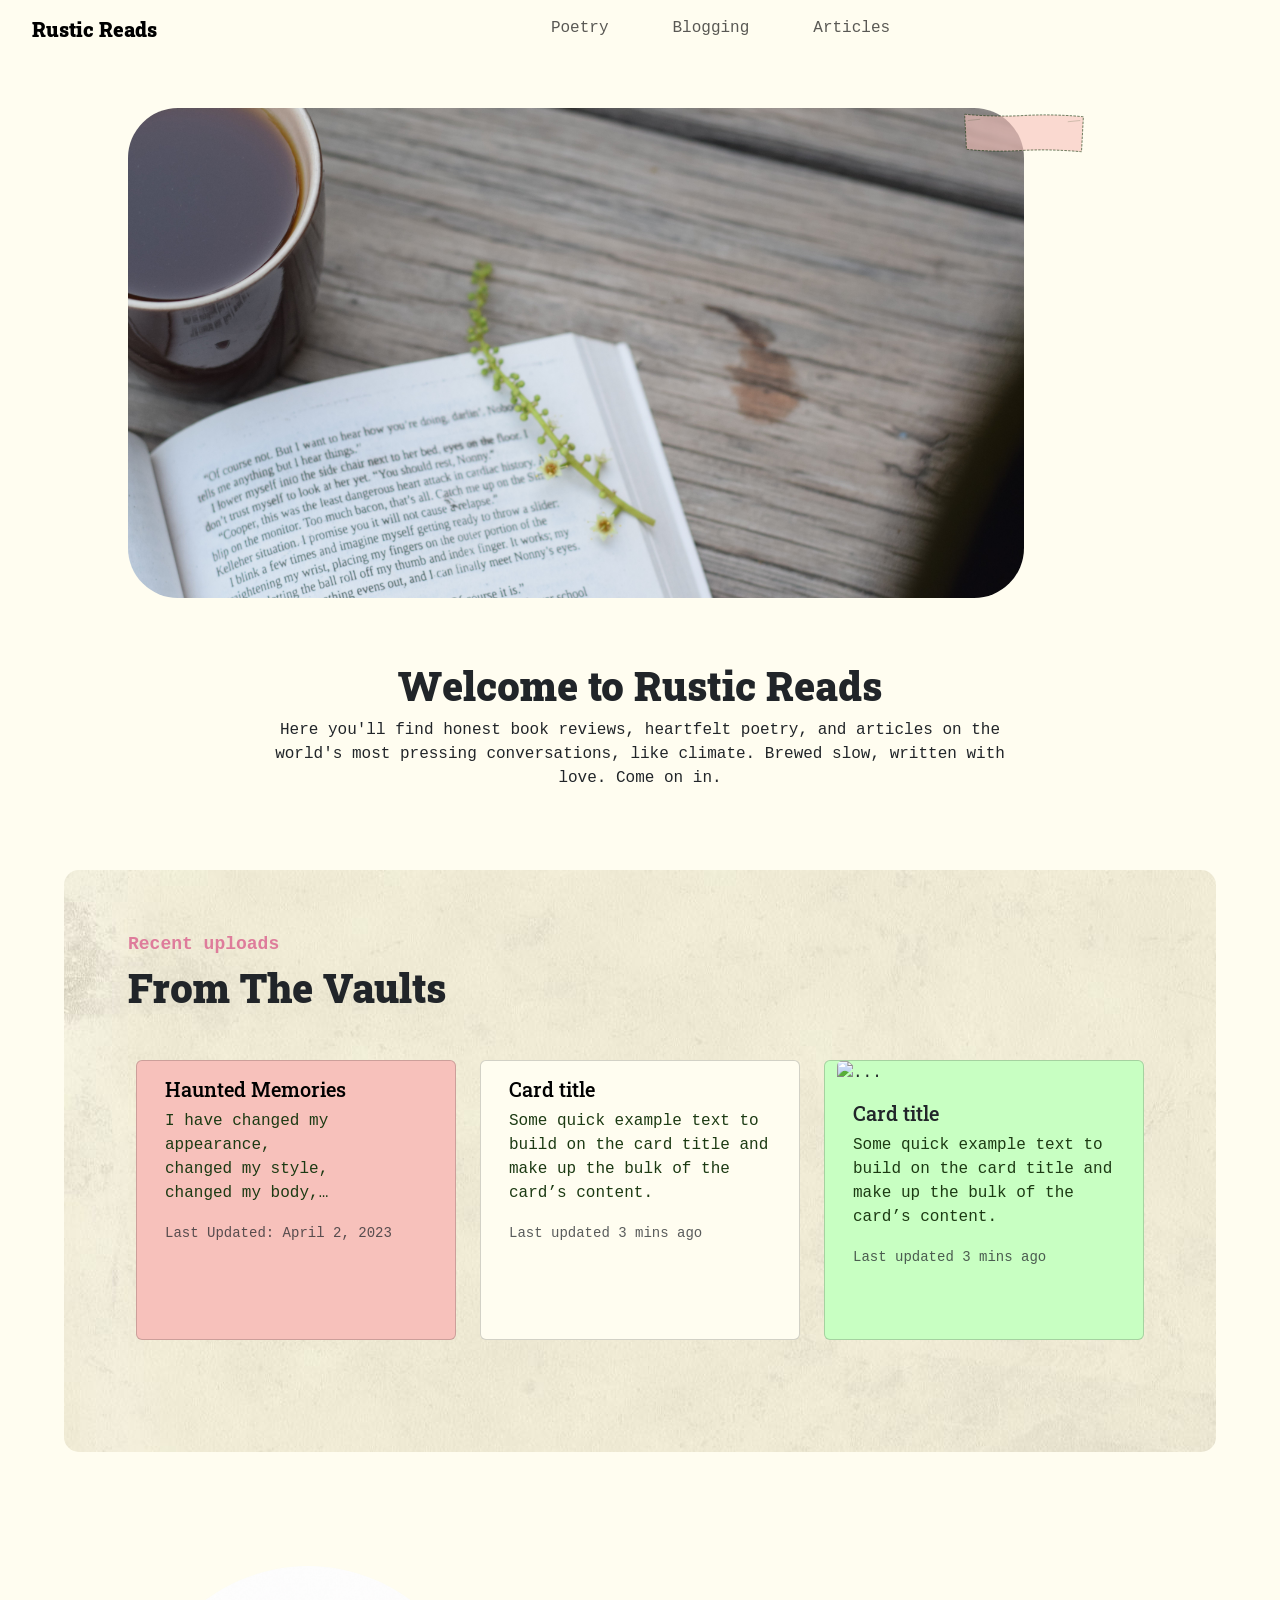
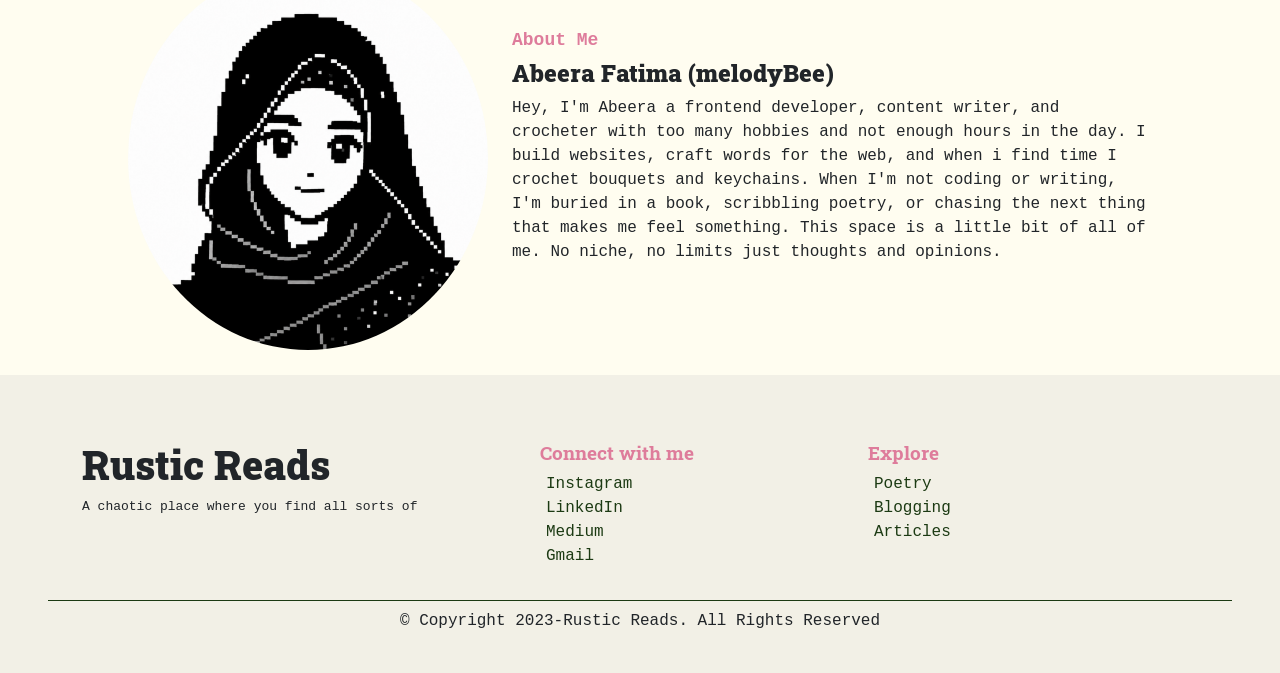
==== commit c3cb74e7: "fixed paths" ====
--- a/index.html
+++ b/index.html
@@ -105,7 +105,7 @@
                 <div class="card-container container">
                     <div class="cards my-5 row">
                         <div class="card poetryCard col-12 col-md-4" data-aos="fade-right">
-                            <a href="Poetry.html"
+                            <a href="./pages/poetry.html"
                                 ><div class="card-body">
                                     <h5 class="card-title">Haunted Memories</h5>
                                     <p class="card-text">
@@ -127,21 +127,21 @@
                                 </div></a
                             >
                         </div>
-                        <a href=""></a>
                         <div class="card articleCard mx-4 mx-md-4 col-12 col-md-4">
-                            <img src="..." class="card-img-top" alt="..." />
-                            <div class="card-body">
-                                <h5 class="card-title">Card title</h5>
-                                <p class="card-text">
-                                    Some quick example text to build on the card title and make up
-                                    the bulk of the card’s content.
-                                </p>
-                                <p class="card-text">
-                                    <small class="text-body-secondary"
-                                        >Last updated 3 mins ago</small
-                                    >
-                                </p>
-                            </div>
+                            <a href="./pages/articles.html">
+                                <div class="card-body">
+                                    <h5 class="card-title">Card title</h5>
+                                    <p class="card-text">
+                                        Some quick example text to build on the card title and make
+                                        up the bulk of the card’s content.
+                                    </p>
+                                    <p class="card-text">
+                                        <small class="text-body-secondary"
+                                            >Last updated 3 mins ago</small
+                                        >
+                                    </p>
+                                </div></a
+                            >
                         </div>
                         <div class="card blogCard col-12 col-md-4" data-aos="fade-left">
                             <img src="..." class="card-img-top" alt="..." />
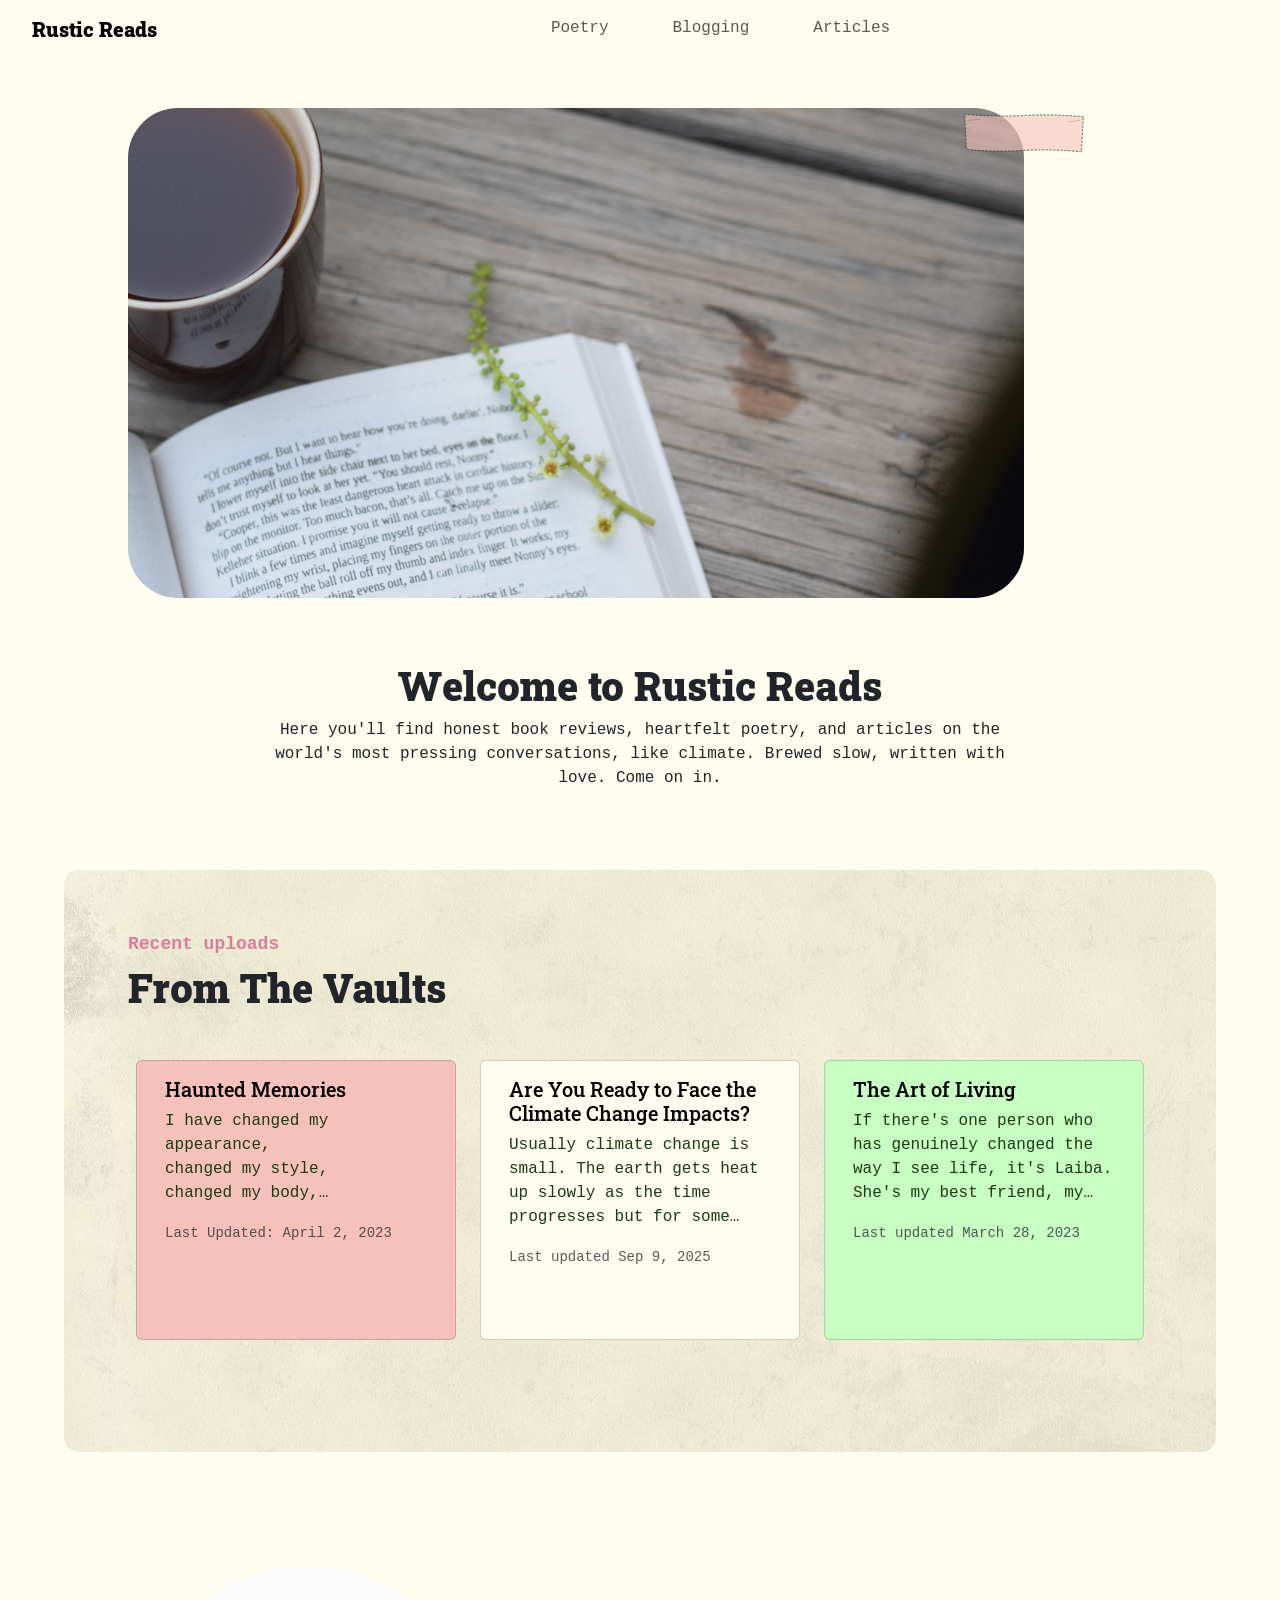
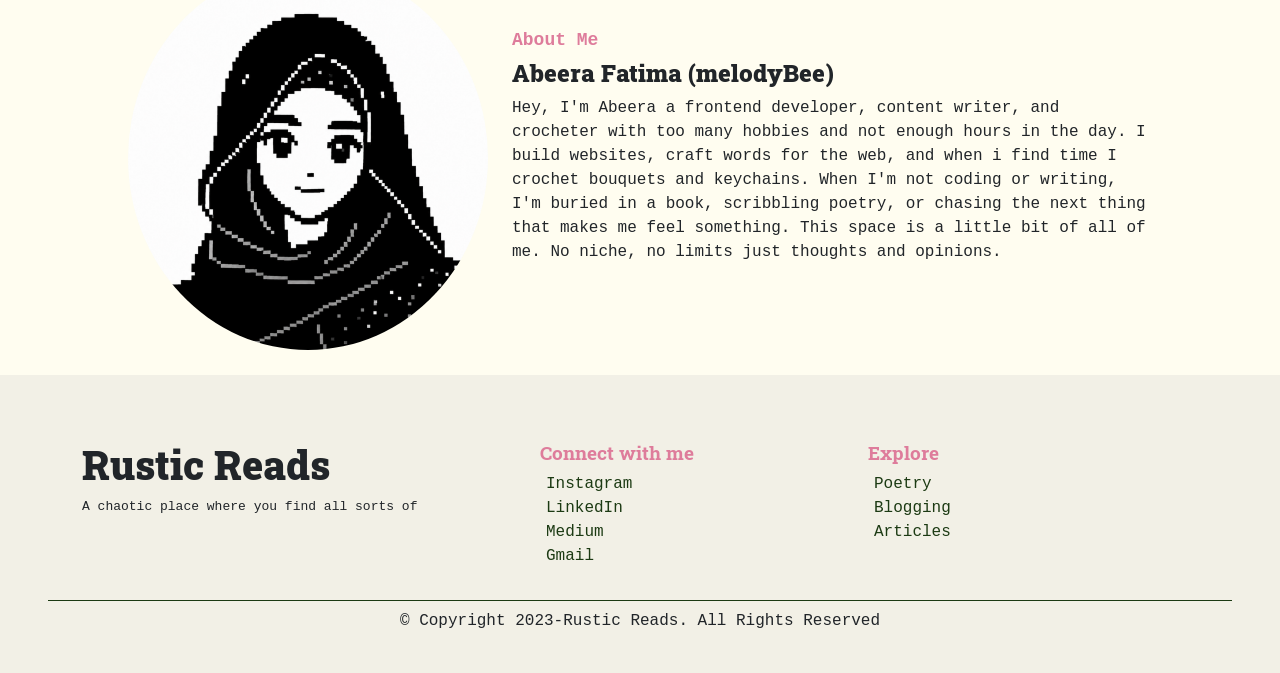
==== commit 85d80c72: "complete visuals and posts" ====
--- a/index.html
+++ b/index.html
@@ -130,33 +130,42 @@
                         <div class="card articleCard mx-4 mx-md-4 col-12 col-md-4">
                             <a href="./pages/articles.html">
                                 <div class="card-body">
-                                    <h5 class="card-title">Card title</h5>
-                                    <p class="card-text">
-                                        Some quick example text to build on the card title and make
-                                        up the bulk of the card’s content.
+                                    <h5 class="card-title">
+                                        Are You Ready to Face the Climate Change Impacts?
+                                    </h5>
+                                    <p class="card-text">
+                                        Usually climate change is small. The earth gets heat up
+                                        slowly as the time progresses but for some time now the
+                                        climate has been changing drastically and it is causing harm
+                                        to plants, animals and humans the most. Who is causing this
+                                        climate change you may ask?
                                     </p>
                                     <p class="card-text">
                                         <small class="text-body-secondary"
-                                            >Last updated 3 mins ago</small
+                                            >Last updated Sep 9, 2025</small
                                         >
                                     </p>
                                 </div></a
                             >
                         </div>
                         <div class="card blogCard col-12 col-md-4" data-aos="fade-left">
-                            <img src="..." class="card-img-top" alt="..." />
-                            <div class="card-body">
-                                <h5 class="card-title">Card title</h5>
-                                <p class="card-text">
-                                    Some quick example text to build on the card title and make up
-                                    the bulk of the card’s content.
-                                </p>
-                                <p class="card-text">
-                                    <small class="text-body-secondary"
-                                        >Last updated 3 mins ago</small
-                                    >
-                                </p>
-                            </div>
+                            <a href="./pages/blog.html">
+                                <div class="card-body">
+                                    <h5 class="card-title">The Art of Living</h5>
+                                    <p class="card-text">
+                                        If there's one person who has genuinely changed the way I
+                                        see life, it's Laiba. She's my best friend, my person, and
+                                        honestly one of the most quietly inspiring people I know.
+                                        This is my first blog post and I couldn't think of a better
+                                        subject then…her✨
+                                    </p>
+                                    <p class="card-text">
+                                        <small class="text-body-secondary"
+                                            >Last updated March 28, 2023</small
+                                        >
+                                    </p>
+                                </div>
+                            </a>
                         </div>
                     </div>
                 </div>
--- a/style.css
+++ b/style.css
@@ -220,6 +220,13 @@
     -webkit-line-clamp: 4; /* Change this number to your desired line limit */
     overflow: hidden;
 }
+.card-text-bigone {
+    color: var(--darkgreen);
+    display: -webkit-box;
+    -webkit-box-orient: vertical;
+    -webkit-line-clamp: 3; /* Change this number to your desired line limit */
+    overflow: hidden;
+}
 .card a {
     text-decoration: none;
     color: black;
@@ -251,7 +258,7 @@
     margin-left: 1vw;
 }
 .modal-sizing {
-    max-width: 860px;
+    max-width: 1260px;
 }
 .cute {
     color: var(--rose);
@@ -271,6 +278,10 @@
     pointer-events: none; /* so they don't interfere with clicks */
     user-select: none;
 }
+.modal-body img {
+    max-width: 960px;
+    border-radius: 15px;
+}
 
 /* on small screens, hide or shrink them so they don't crowd */
 @media (max-width: 768px) {
@@ -280,10 +291,25 @@
     .cute-wrapper {
         padding: 0 40px;
     }
+    .modal-body img {
+        max-width: 500px;
+        border-radius: 15px;
+    }
+    .card-img-bigone {
+        max-width: 445px;
+    }
+    .card-img-bigone img {
+    }
 }
 
 @media (max-width: 480px) {
     .cute-dot {
         display: none;
     }
-}
+    .modal-sizing {
+        max-width: 1060px;
+    }
+    .card-img-bigone {
+        max-width: 300px;
+    }
+}
